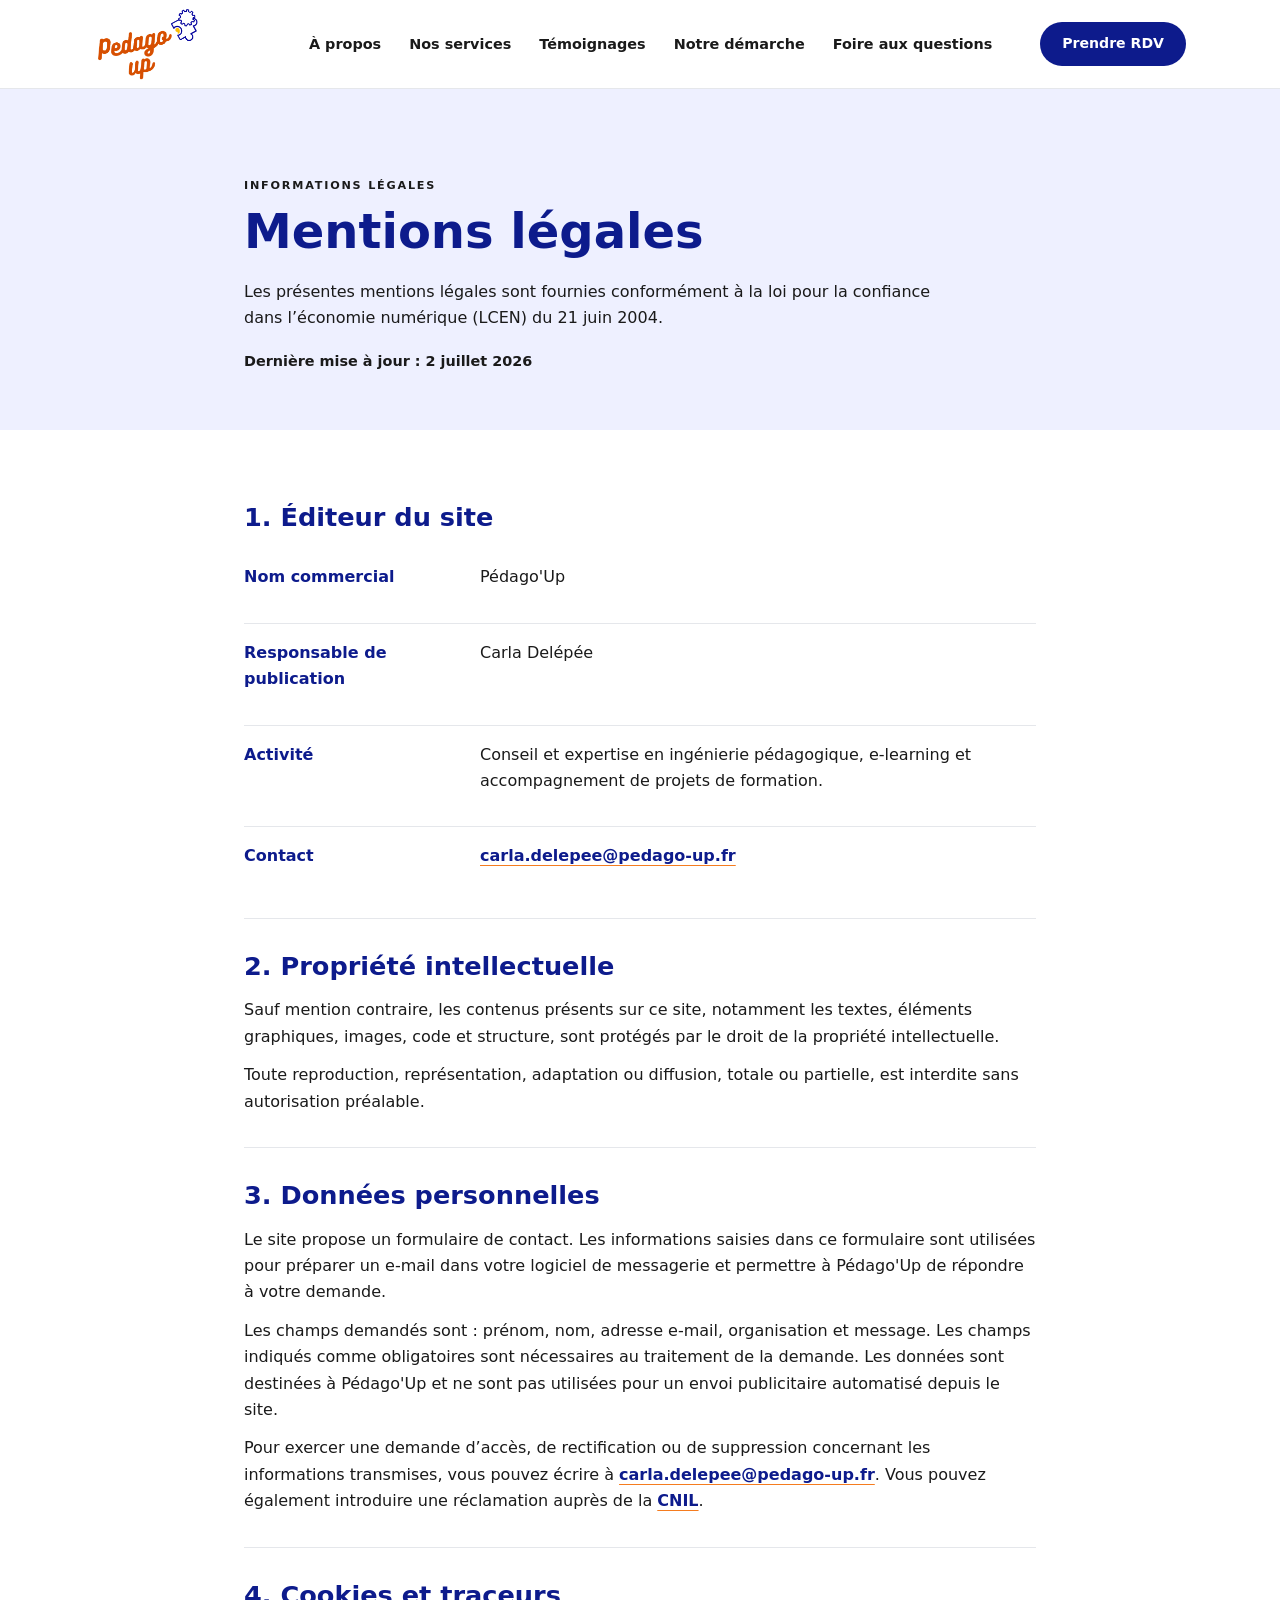
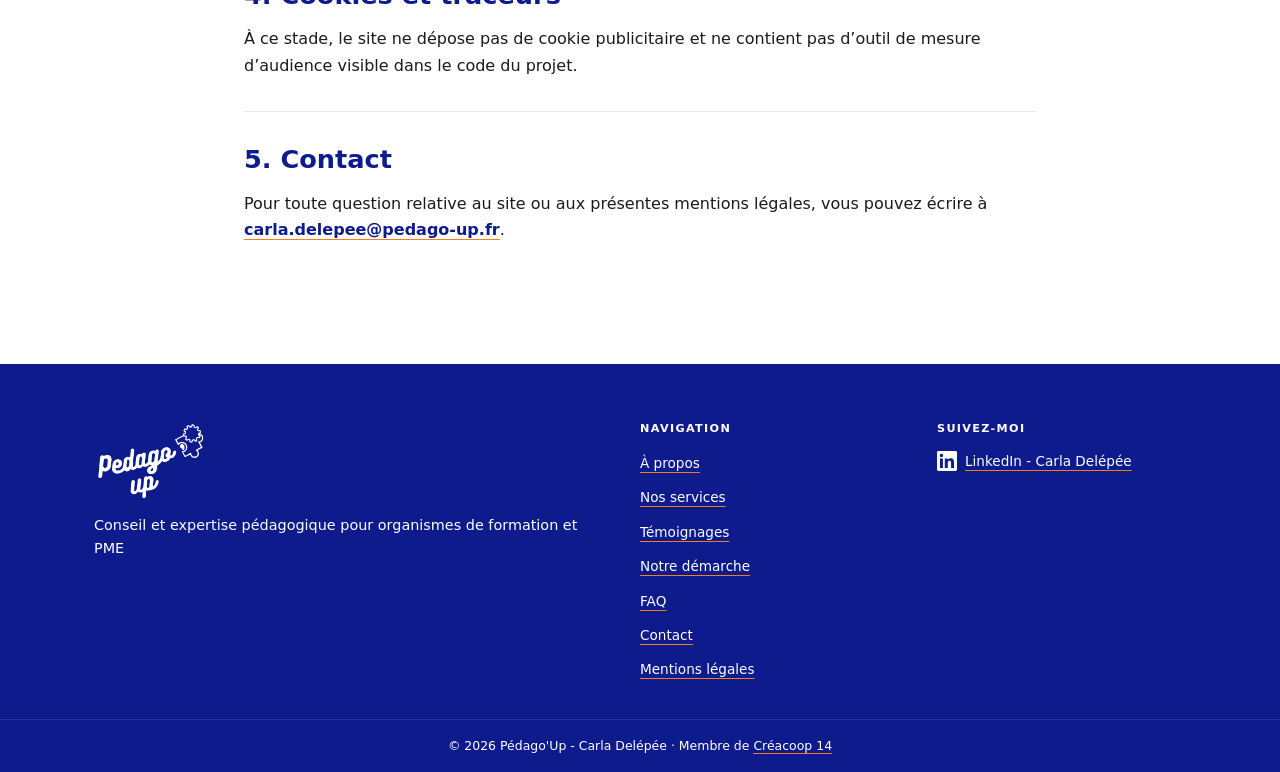
==== mentions-legales.html @ 1e950335 "Add: Création de la page "Mentions légales" et ajout du lien dans le footer" ====
<!DOCTYPE html>
<html lang="fr-FR">
	<head>
		<meta charset="UTF-8">
		<meta name="viewport" content="width=device-width, initial-scale=1.0">
		<title>Mentions légales - Pédago'Up</title>
		<meta name="description" content="Mentions légales du site Pédago'Up, édité par Carla Delépée.">
		<link rel="stylesheet" href="css/style.css">
	</head>
	<body>

		<a href="#mentions-legales" class="skip-link">Aller au contenu des mentions légales</a>

		<header class="navbar" id="top">
			<div class="navbar__inner container">
				<a href="index.html#top" class="navbar__logo" aria-label="Pédago'Up - Retour à l'accueil">
					<img src="assets/logo_trim.avif" alt="Pédago'Up" class="logo-img" width="420" height="305">
				</a>
				<nav class="navbar__nav" id="nav-menu" aria-label="Navigation principale">
					<ul>
						<li><a href="index.html#presentation">À propos</a></li>
						<li><a href="index.html#solutions">Nos services</a></li>
						<li><a href="index.html#testimonials">Témoignages</a></li>
						<li><a href="index.html#roadmap">Notre démarche</a></li>
						<li><a href="index.html#faq">Foire aux questions</a></li>
					</ul>
				</nav>
				<a href="index.html#contact" class="btn btn--dark navbar__cta">Prendre RDV</a>
				<button class="navbar__burger" id="burger" aria-label="Ouvrir le menu de navigation" aria-expanded="false" aria-controls="nav-menu">
					<span aria-hidden="true"></span>
					<span aria-hidden="true"></span>
					<span aria-hidden="true"></span>
				</button>
			</div>
		</header>

		<main id="contenu-principal" tabindex="-1">
			<section class="legal-hero" id="mentions-legales" aria-labelledby="legal-title">
				<div class="container legal-hero__inner">
					<p class="section-label">Informations légales</p>
					<h1 id="legal-title">Mentions légales</h1>
					<p>Les présentes mentions légales sont fournies conformément à la loi pour la confiance dans l’économie numérique (LCEN) du 21 juin 2004.</p>
					<p class="legal-hero__date">Dernière mise à jour : 2 juillet 2026</p>
				</div>
			</section>

			<section class="legal-content" aria-label="Détail des mentions légales">
				<div class="container legal-content__inner">
					<section class="legal-section" aria-labelledby="legal-editor">
						<h2 id="legal-editor">1. Éditeur du site</h2>
						<dl class="legal-list">
							<div>
								<dt>Nom commercial</dt>
								<dd>Pédago'Up</dd>
							</div>
							<div>
								<dt>Responsable de publication</dt>
								<dd>Carla Delépée</dd>
							</div>
							<div>
								<dt>Activité</dt>
								<dd>Conseil et expertise en ingénierie pédagogique, e-learning et accompagnement de projets de formation.</dd>
							</div>
							<div>
								<dt>Contact</dt>
								<dd><a href="mailto:carla.delepee@pedago-up.fr">carla.delepee@pedago-up.fr</a></dd>
							</div>
						</dl>
					</section>

					<section class="legal-section" aria-labelledby="legal-property">
						<h2 id="legal-property">2. Propriété intellectuelle</h2>
						<p>Sauf mention contraire, les contenus présents sur ce site, notamment les textes, éléments graphiques, images, code et structure, sont protégés par le droit de la propriété intellectuelle.</p>
						<p>Toute reproduction, représentation, adaptation ou diffusion, totale ou partielle, est interdite sans autorisation préalable.</p>
					</section>

					<section class="legal-section" aria-labelledby="legal-personal-data">
						<h2 id="legal-personal-data">3. Données personnelles</h2>
						<p>Le site propose un formulaire de contact. Les informations saisies dans ce formulaire sont utilisées pour préparer un e-mail dans votre logiciel de messagerie et permettre à Pédago'Up de répondre à votre demande.</p>
						<p>Les champs demandés sont : prénom, nom, adresse e-mail, organisation et message. Les champs indiqués comme obligatoires sont nécessaires au traitement de la demande. Les données sont destinées à Pédago'Up et ne sont pas utilisées pour un envoi publicitaire automatisé depuis le site.</p>
						<p>Pour exercer une demande d’accès, de rectification ou de suppression concernant les informations transmises, vous pouvez écrire à <a href="mailto:carla.delepee@pedago-up.fr">carla.delepee@pedago-up.fr</a>. Vous pouvez également introduire une réclamation auprès de la <a href="https://www.cnil.fr/" target="_blank" rel="noopener noreferrer">CNIL<span class="sr-only"> (s'ouvre dans un nouvel onglet)</span></a>.</p>
					</section>

					<section class="legal-section" aria-labelledby="legal-cookies">
						<h2 id="legal-cookies">4. Cookies et traceurs</h2>
						<p>À ce stade, le site ne dépose pas de cookie publicitaire et ne contient pas d’outil de mesure d’audience visible dans le code du projet.</p>
					</section>

					<section class="legal-section" aria-labelledby="legal-contact">
						<h2 id="legal-contact">5. Contact</h2>
						<p>Pour toute question relative au site ou aux présentes mentions légales, vous pouvez écrire à <a href="mailto:carla.delepee@pedago-up.fr">carla.delepee@pedago-up.fr</a>.</p>
					</section>
				</div>
			</section>
		</main>

		<footer class="footer">
			<div class="container footer__inner">
				<div class="footer__brand">
					<img src="assets/logo_trim.avif" alt="Logo Pédago'Up" class="logo-img logo-img--footer" width="420" height="305">
					<p>Conseil et expertise pédagogique pour organismes de formation et PME</p>
				</div>
				<nav class="footer__nav" aria-label="Navigation secondaire">
					<p class="footer__nav-title">Navigation</p>
					<ul>
						<li><a href="index.html#presentation">À propos</a></li>
						<li><a href="index.html#solutions">Nos services</a></li>
						<li><a href="index.html#testimonials">Témoignages</a></li>
						<li><a href="index.html#roadmap">Notre démarche</a></li>
						<li><a href="index.html#faq" aria-label="Foire au questions">FAQ</a></li>
						<li><a href="index.html#contact">Contact</a></li>
						<li><a href="mentions-legales.html" aria-current="page">Mentions légales</a></li>
					</ul>
				</nav>
				<div class="footer__social">
					<p class="footer__nav-title">Suivez-moi</p>
					<a href="https://www.linkedin.com/in/carla-delépée-b7146a33/" target="_blank" rel="noopener noreferrer" class="social-link">
						<svg viewbox="0 0 24 24" fill="currentColor" aria-hidden="true"><path d="M20.45 20.45h-3.56v-5.57c0-1.33-.03-3.04-1.85-3.04-1.85 0-2.14 1.45-2.14 2.94v5.67H9.35V9h3.41v1.56h.05c.48-.9 1.64-1.85 3.37-1.85 3.6 0 4.27 2.37 4.27 5.46v6.28zM5.34 7.43a2.07 2.07 0 1 1 0-4.14 2.07 2.07 0 0 1 0 4.14zm1.78 13.02H3.56V9h3.56v11.45zM22.22 0H1.77C.79 0 0 .77 0 1.72v20.56C0 23.23.79 24 1.77 24h20.45C23.21 24 24 23.23 24 22.28V1.72C24 .77 23.21 0 22.22 0z"/></svg>
						LinkedIn - Carla Delépée
						<span class="sr-only">(s'ouvre dans un nouvel onglet)</span>
					</a>
				</div>
			</div>
			<div class="footer__bottom">
				<p>© 2026 Pédago'Up - Carla Delépée · Membre de
					<a href="https://creacoop14.fr" target="_blank" rel="noopener noreferrer">Créacoop&nbsp;14<span class="sr-only">
							(s'ouvre dans un nouvel onglet)</span>
					</a>
				</p>
			</div>
		</footer>

		<script src="js/app.js"></script>
	</body>
</html>
---- css/style.css ----
/* ── Brand tokens ──────────────────────────────────────────── */
:root {
  --blue: #0D1B8C;
  /* Bleu Pédagogique — 13.5:1 sur blanc */
  --blue-mid: #5F6BFF;
  /* Bleu Clair */
  --blue-light: #EEF0FF;
  --orange: #F57C1F;
  /* Orange Énergie — usage décoratif uniquement */
  --orange-deep: #D35400;
  /* Orange Profond — 4.18:1 sur blanc (grands textes) */
  --orange-light: #FFF7F0;
  /* Ivoire Chaud */
  --beige: #F2E8DC;
  /* Beige Doux */
  --dark: #0D1B8C;
  --text: #1A1A1A;
  --grey: #6B7280;
  /* 4.83:1 sur blanc ✓ */
  --muted-text: #1A1A1A;
  --grey-light: #F5F5F7;
  --white: #FFFFFF;
  --border: #E5E7EB;
  --radius: 8px;
  --font-head: system-ui, -apple-system, "Segoe UI", sans-serif;
  --font-body: system-ui, -apple-system, "Segoe UI", Roboto, Arial, sans-serif;
}

/* ── Base reset ───────────────────────────────────────────── */
*,
*::before,
*::after {
  margin: 0;
  padding: 0;
  box-sizing: border-box;
}

html {
  scroll-behavior: auto;
  scroll-padding-top: 96px;
}

body {
  font-family: var(--font-body);
  color: var(--text);
  background: var(--white);
  line-height: 1.65;
  -webkit-font-smoothing: antialiased;
}

img {
  max-width: 100%;
  display: block;
}

a {
  color: inherit;
  text-decoration: none;
}

ul {
  list-style: none;
}

figure {
  margin: 0;
}

button {
  font-family: inherit;
  cursor: pointer;
  border: none;
  background: none;
}

body.menu-open {
  overflow: hidden;
}

#contenu-principal,
section[id],
footer,
#top {
  scroll-margin-top: 96px;
}

#contenu-principal:focus,
section[id]:focus,
footer:focus,
#top:focus {
  outline: none;
}

@media (prefers-reduced-motion: no-preference) {
  html {
    scroll-behavior: smooth;
  }
}

/* ── Accessibilité : lien d'évitement ─────────────────────── */
.skip-link {
  position: absolute;
  top: -100%;
  left: 16px;
  z-index: 9999;
  padding: 12px 20px;
  background: var(--blue);
  color: #fff;
  font-weight: 700;
  border-radius: 0 0 var(--radius) var(--radius);
  text-decoration: none;
  transition: top .15s;
}

.skip-link:focus {
  top: 0;
}

/* ── Accessibilité : texte masqué visuellement ────────────── */
.sr-only {
  position: absolute;
  width: 1px;
  height: 1px;
  padding: 0;
  margin: -1px;
  overflow: hidden;
  clip: rect(0, 0, 0, 0);
  white-space: nowrap;
  border: 0;
}

/* ── Accessibilité : focus visible ────────────────────────── */
:focus-visible {
  outline: 3px solid var(--orange-deep);
  outline-offset: 3px;
  border-radius: 3px;
}

.btn:focus-visible {
  outline-offset: 4px;
}

.faq__question:focus-visible {
  outline-offset: 2px;
}

.dot:focus-visible {
  outline-offset: 3px;
}

/* ── Container ────────────────────────────────────────────── */
.container {
  width: 100%;
  max-width: 1140px;
  margin: 0 auto;
  padding: 0 24px;
}

/* ── Typography ───────────────────────────────────────────── */
h1,
h2,
h3 {
  font-family: var(--font-head);
  line-height: 1.2;
  color: var(--blue);
}

h1 {
  font-size: clamp(2rem, 4.5vw, 3rem);
  font-weight: 800;
}

h2 {
  font-size: clamp(1.5rem, 3vw, 2.2rem);
  font-weight: 700;
}

h3 {
  font-size: 1.05rem;
  font-weight: 700;
}

.section-label {
  font-size: .7rem;
  font-weight: 700;
  letter-spacing: .16em;
  text-transform: uppercase;
  color: var(--blue);
  /* Contraste 13.5:1 ✓ (était orange = 2.7:1 ✗) */
  margin-bottom: 8px;
}

.section-label--center {
  text-align: center;
}

.section-title {
  text-align: center;
  margin-bottom: 48px;
}

.section-sub {
  text-align: center;
  color: var(--muted-text);
  margin-bottom: 48px;
}

/* ── Buttons ──────────────────────────────────────────────── */
.btn {
  display: inline-flex;
  align-items: center;
  gap: 8px;
  padding: 13px 28px;
  border-radius: 40px;
  font-family: var(--font-head);
  font-weight: 700;
  font-size: .95rem;
  transition: background .18s, color .18s, border-color .18s;
}

.btn--primary {
  background: var(--blue);
  color: #fff;
}

/* 13.5:1 ✓ */
.btn--primary:hover {
  background: #0a1570;
}

.btn--dark {
  background: var(--blue);
  color: #fff;
}

.btn--dark:hover {
  background: #0a1570;
}

.btn--outline {
  border: 2px solid var(--blue);
  color: var(--blue);
  background: transparent;
}

.btn--outline:hover {
  background: var(--blue);
  color: #fff;
}

/* ── Logo ─────────────────────────────────────────────────── */
.logo-img {
  height: 78px;
  width: auto;
  display: block;
}

.logo-img--footer {
  height: 82px;
  filter: brightness(0) invert(1);
  opacity: 1;
}

/* ═══════════════════════════════════════ 01 NAVBAR ══════════ */
.navbar {
  position: sticky;
  top: 0;
  z-index: 100;
  background: #fff;
  border-bottom: 1px solid var(--border);
}

.navbar__inner {
  display: flex;
  align-items: center;
  gap: 32px;
  height: 88px;
}

.navbar__logo {
  display: flex;
  align-items: center;
  flex-shrink: 0;
}

.navbar__nav {
  display: flex;
  align-items: center;
  margin-left: auto;
}

.navbar__nav ul {
  display: flex;
  align-items: center;
  gap: 28px;
  list-style: none;
}

.navbar__nav a {
  font-size: .9rem;
  font-weight: 600;
  color: var(--text);
  text-underline-offset: 5px;
  transition: color .18s, text-decoration-color .18s;
}

.navbar__nav a:hover {
  color: var(--blue);
}

.navbar__nav a.is-active,
.navbar__nav a[aria-current="true"] {
  color: var(--blue);
  text-decoration: underline;
  text-decoration-thickness: 2px;
}

.navbar__cta {
  margin-left: 16px;
  padding: 10px 22px;
  font-size: .88rem;
}

.navbar__burger {
  display: none;
  flex-direction: column;
  gap: 5px;
  padding: 4px;
  margin-left: auto;
}

.navbar__burger span {
  display: block;
  width: 22px;
  height: 2px;
  background: var(--blue);
  border-radius: 2px;
  transition: .25s;
}

/* ═══════════════════════════════════════ 02 HERO ════════════ */
.hero {
  background: var(--orange-light);
  border-bottom: 1px solid var(--beige);
  padding: 72px 0 60px;
}

.hero__inner {
  display: grid;
  grid-template-columns: 1fr 1fr;
  gap: 56px;
  align-items: center;
}

.badge {
  display: inline-block;
  padding: 5px 14px;
  border: 1.5px solid var(--beige);
  border-radius: 40px;
  font-size: .78rem;
  font-weight: 600;
  color: var(--muted-text);
  margin-bottom: 18px;
}

.hero__title {
  margin-bottom: 16px;
}

/* display:block remplace les <br> supprimés */
.hero__title em {
  font-style: italic;
  color: var(--blue-mid);
  display: block;
}

.hero__title .accent {
  color: var(--orange-deep);
  display: block;
}

/* 4.18:1 ✓ */
.hero__sub {
  color: var(--muted-text);
  margin-bottom: 28px;
  font-size: 1rem;
}

.hero__ctas {
  display: flex;
  gap: 12px;
  flex-wrap: wrap;
}

.hero__visual {
  display: flex;
  justify-content: center;
}

.hero-portrait {
  width: min(100%, 380px);
  aspect-ratio: 1;
  border-radius: 50%;
  background: var(--white);
  box-shadow: 0 18px 40px rgba(13, 27, 140, .16);
  overflow: hidden;
}

.hero-portrait img {
  width: 100%;
  height: 100%;
  object-fit: cover;
  display: block;
}

/* ═══════════════════════════════════════ 03 PRÉSENTATION ════ */
.presentation {
  padding: 88px 0;
}

.presentation__inner {
  display: grid;
  grid-template-columns: 320px 1fr;
  gap: 64px;
  align-items: center;
}

.photo-frame {
  border-radius: 50%;
  overflow: hidden;
  aspect-ratio: 1;
  background: transparent;
  border: 0;
}

.photo-frame img {
  width: 100%;
  height: 100%;
  object-fit: cover;
  border-radius: inherit;
}

.photo-placeholder {
  width: 100%;
  height: 100%;
  display: flex;
  flex-direction: column;
  align-items: center;
  justify-content: center;
  gap: 12px;
  color: var(--blue);
  /* Contraste 13.5:1 ✓ */
  font-family: var(--font-head);
  font-size: 1rem;
  font-weight: 700;
}

.photo-placeholder svg {
  width: 110px;
  opacity: .45;
}

.presentation__text {
  display: flex;
  flex-direction: column;
  gap: 14px;
}

.presentation__text h2 {
  margin-bottom: 4px;
}

.presentation__text p {
  color: var(--text);
}

.presentation__text .btn {
  margin-top: 6px;
  align-self: flex-start;
}

/* ═══════════════════════════════════════ 04 SOLUTIONS ═══════ */
.solutions {
  padding: 88px 0;
  background: var(--grey-light);
}

.solutions__grid {
  display: grid;
  grid-template-columns: repeat(4, 1fr);
  gap: 16px;
}

.solutions__sub {
  max-width: 760px;
  margin: 36px auto 0;
  font-size: clamp(1.1rem, 2vw, 1.35rem);
  font-weight: 700;
  color: var(--text);
}

.solution-card {
  background: var(--white);
  border: 1.5px solid var(--border);
  border-radius: var(--radius);
  padding: 24px 20px;
  display: flex;
  flex-direction: column;
  gap: 10px;
  scroll-margin-top: 96px;
  transition: background .18s, border-color .18s, color .18s, box-shadow .18s;
}



.solution-card:focus-visible {
  outline: 3px solid var(--orange-deep);
  outline-offset: 4px;
}

.solution-card__icon {
  width: 48px;
  height: 48px;
  border-radius: 8px;
  background: var(--blue);
  color: #fff;
  display: flex;
  align-items: center;
  justify-content: center;
  transition: background .18s;
}

.solution-card__icon--image {
  width: 100%;
  height: 148px;
  padding: 0;
  background: #fff;
  overflow: hidden;
}

.solution-card__icon--image img {
  width: 100%;
  height: 100%;
  object-fit: contain;
}

.solution-card__icon svg {
  width: 30px;
  height: 30px;
}

.solution-card__icon svg path,
.solution-card__icon svg circle,
.solution-card__icon svg rect {
  stroke: currentColor;
}

.solution-card h3 {
  font-size: 1rem;
  transition: color .18s;
}

.solution-card__tagline {
  font-size: .82rem;
  font-style: italic;
  color: var(--blue);
  /* Contraste 13.5:1 ✓ (était orange = 2.7:1 ✗) */
  font-weight: 600;
  transition: color .18s;
}

.solution-card ul {
  display: flex;
  flex-direction: column;
  gap: 5px;
  margin-top: 2px;
}

.solution-card li {
  font-size: .85rem;
  color: var(--text);
  padding-left: 14px;
  position: relative;
  transition: color .18s;
}

.solution-card li::before {
  content: '';
  position: absolute;
  left: 0;
  top: 9px;
  width: 5px;
  height: 5px;
  border-radius: 50%;
  background: var(--orange);
  transition: background .18s;
}


/* ════════════════════════════════════ 05 TÉMOIGNAGES ════════ */
.testimonials {
  padding: 88px 0;
  text-align: center;
}

.testimonial-slider {
  position: relative;
  overflow: hidden;
}

.testimonial-slide {
  display: flex;
  flex-direction: column;
  position: absolute;
  top: 50%;
  left: 0;
  width: 100%;
  display: flex;
  align-items: center;
  justify-content: center;
  opacity: 0;
  transform: translateX(100%) translateY(-50%);
  pointer-events: none;
  transition: opacity .45s ease, transform .45s ease;
}

.testimonial-slide.active {
  opacity: 1;
  transform: translateX(0) translateY(-50%);
  pointer-events: auto;
}

.testimonial-slide.is-exiting {
  opacity: 0;
  transform: translateX(-100%) translateY(-50%);
}

@media (prefers-reduced-motion: reduce) {
  .testimonial-slide {
    transition: none;
  }
}

blockquote {
  max-width: 660px;
  margin: 0 auto;
}

.testimonial__quote-mark--open,
.testimonial__quote-mark--close {
  font-family: var(--font-head);
  font-size: 3rem;
  line-height: 0;
  color: var(--orange);
  display: inline;
  vertical-align: -0.3em;
  margin-left: 4px;
}

.testimonial__quote-mark--open {
  margin-right: 4px;
}

.testimonial-nav {
  display: flex;
  align-items: center;
  gap: 12px;
}

.testimonial-nav .testimonial-slider {
  flex: 1;
  min-width: 0;
}

.testimonial-arrow {
  flex-shrink: 0;
  width: 44px;
  height: 44px;
  border-radius: 50%;
  border: 2px solid var(--orange);
  background: transparent;
  color: var(--orange);
  display: flex;
  align-items: center;
  justify-content: center;
  cursor: pointer;
  transition: background .18s, color .18s;
  z-index: 1;
}

.testimonial-arrow:hover {
  background: var(--orange);
  color: #fff;
}

.testimonial-arrow:focus-visible {
  outline: 3px solid var(--orange);
  outline-offset: 3px;
}

blockquote p {
  font-size: 1.05rem;
  color: var(--text);
  margin-bottom: 20px;
  line-height: 1.7;
}

figcaption {
  display: flex;
  align-items: center;
  justify-content: center;
  gap: 12px;
  margin-top: 20px;
}

figcaption cite {
  display: block;
  font-weight: 700;
  font-style: normal;
  color: var(--blue);
}

figcaption span {
  font-size: .82rem;
  color: var(--text);
}

.testimonial-dots {
  display: flex;
  justify-content: center;
  gap: 4px;
  margin-top: 24px;
}

.dot {
  width: 44px;
  height: 44px;
  border-radius: 50%;
  display: inline-flex;
  align-items: center;
  justify-content: center;
  background: transparent;
  transition: background .18s;
}

.dot::before {
  content: '';
  width: 10px;
  height: 10px;
  border-radius: 50%;
  background: var(--grey);
}

.dot.active::before {
  background: var(--orange);
}

.testimonial-toggle {
  display: inline-flex;
  align-items: center;
  min-height: 44px;
  margin-top: 10px;
  padding: 8px 12px;
  border-radius: var(--radius);
  color: var(--blue);
  font-weight: 700;
  text-decoration: underline;
  text-underline-offset: 4px;
}

.testimonial-toggle:hover {
  color: #0a1570;
}

.testimonial-toggle:disabled {
  color: var(--text);
  cursor: not-allowed;
}

/* ═════════════════════════════════════════ 06 ROADMAP ═══════ */
.roadmap {
  padding: 88px 0 100px;
  background: var(--orange-light);
}

.roadmap__track {
  position: relative;
  height: 440px;
  max-width: 1120px;
  margin: 0 auto;
}

.roadmap__wave {
  position: absolute;
  inset: 0;
  width: 100%;
  height: 100%;
  pointer-events: none;
}

/* ol remplace les divs, positionné en absolu pour conserver le layout */
.roadmap__steps {
  position: absolute;
  inset: 0;
  list-style: none;
  padding: 0;
  margin: 0;
}

.roadmap__step {
  position: absolute;
  transform: translateX(-50%);
  display: flex;
  flex-direction: column;
  align-items: center;
  width: 170px;
  text-align: center;
  scroll-margin-top: 120px;
  z-index: 1;
}

.roadmap__step:hover,
.roadmap__step:focus-visible,
.roadmap__step:focus-within {
  z-index: 3;
}

.roadmap__popover {
  position: absolute;
  left: 50%;
  width: min(260px, 72vw);
  padding: 14px 16px;
  border-radius: 18px;
  background: rgba(255, 255, 255, .96);
  border: 1px solid rgba(211, 84, 0, .18);
  box-shadow: 0 12px 28px rgba(13, 27, 140, .12);
  color: var(--text);
  font-size: .8rem;
  line-height: 1.5;
  text-align: left;
  opacity: 0;
  visibility: hidden;
  pointer-events: none;
  transition: opacity .22s ease, transform .22s ease, visibility .22s ease;
  z-index: 4;
}

.roadmap__popover::after {
  content: '';
  position: absolute;
  left: 50%;
  width: 14px;
  height: 14px;
  background: rgba(255, 255, 255, .96);
  border-left: 1px solid rgba(211, 84, 0, .18);
  border-top: 1px solid rgba(211, 84, 0, .18);
}

.roadmap__step:nth-child(1) .roadmap__popover,
.roadmap__step:nth-child(3) .roadmap__popover,
.roadmap__step:nth-child(5) .roadmap__popover {
  bottom: calc(100% + 16px);
  transform: translate(-50%, 10px);
}

.roadmap__step:nth-child(1) .roadmap__popover::after,
.roadmap__step:nth-child(3) .roadmap__popover::after,
.roadmap__step:nth-child(5) .roadmap__popover::after {
  bottom: -7px;
  transform: translateX(-50%) rotate(225deg);
}

.roadmap__step:nth-child(2) .roadmap__popover,
.roadmap__step:nth-child(4) .roadmap__popover {
  top: calc(100% + 16px);
  transform: translate(-50%, -10px);
}

.roadmap__step:nth-child(2) .roadmap__popover::after,
.roadmap__step:nth-child(4) .roadmap__popover::after {
  top: -7px;
  transform: translateX(-50%) rotate(45deg);
}

.roadmap__step:not(.is-popover-dismissed):hover .roadmap__popover,
.roadmap__step:not(.is-popover-dismissed):focus-visible .roadmap__popover,
.roadmap__step:not(.is-popover-dismissed):focus-within .roadmap__popover {
  opacity: 1;
  visibility: visible;
  pointer-events: auto;
  transform: translate(-50%, 0);
}

.step-icon {
  width: 68px;
  height: 68px;
  border-radius: 50%;
  border: 2px dashed var(--orange-deep);
  /* 4.18:1 ✓ (était orange = 2.7:1 ✗) */
  background: var(--white);
  display: flex;
  align-items: center;
  justify-content: center;
  flex-shrink: 0;
  position: relative;
  z-index: 2;
}

.step-icon svg {
  width: 32px;
  height: 32px;
}

.step-body {
  display: flex;
  flex-direction: column;
  align-items: center;
  gap: 2px;
}

.step-num {
  font-family: var(--font-head);
  font-size: 2rem;
  font-weight: 800;
  color: var(--orange-deep);
  /* 4.18:1 sur blanc ✓ (était orange = 2.7:1 ✗) */
  line-height: 1;
  margin-top: 8px;
}

.step-title {
  font-family: var(--font-head);
  font-size: .85rem;
  font-weight: 700;
  color: var(--blue);
  line-height: 1.3;
  margin-bottom: 3px;
}

.step-desc {
  font-size: .75rem;
  color: var(--text);
  line-height: 1.4;
}

.roadmap__cta {
  text-align: center;
  margin-top: 44px;
}

/* ═══════════════════════════════════════ 07 NETWORKS ═══════ */
.networks {
  padding: 76px 0;
  background: var(--white);
  border-top: 1px solid var(--border);
  border-bottom: 1px solid var(--border);
}

.networks__inner {
  position: relative;
  text-align: center;
}

.networks__header {
  max-width: 760px;
  margin: 0 auto 28px;
}

.networks__carousel {
  display: flex;
  align-items: center;
  gap: 12px;
}

.networks__viewport {
  position: relative;
  flex: 1;
  min-width: 0;
  overflow: hidden;
  min-height: 330px;
}

.networks__list {
  position: relative;
  list-style: none;
  margin: 0;
  padding: 0;
}

.network-card {
  position: absolute;
  inset: 0;
  opacity: 0;
  visibility: hidden;
  pointer-events: none;
  transform: translateY(10px);
  transition: opacity .35s ease, transform .35s ease, visibility .35s ease;
}

.network-card.active {
  position: relative;
  opacity: 1;
  visibility: visible;
  pointer-events: auto;
  transform: translateY(0);
}

.network-card a,
.network-card__static {
  width: min(520px, 100%);
  min-height: 320px;
  margin: 0 auto;
  display: flex;
  flex-direction: column;
  gap: 18px;
  padding: 24px;
  border: 1.5px solid var(--border);
  border-radius: var(--radius);
  background: var(--orange-light);
  color: var(--text);
  transition: border-color .18s, background .18s, box-shadow .18s;
}

.network-card a:hover,
.network-card a:focus-visible {
  background: var(--white);
  border-color: var(--orange-deep);
  box-shadow: 0 14px 28px rgba(13, 27, 140, .1);
}

.network-card__static {
  cursor: default;
}

.network-card__logo {
  height: 92px;
  display: flex;
  align-items: center;
  justify-content: center;
  border-radius: var(--radius);
  background: var(--white);
  padding: 12px;
}

.network-card__logo--dark {
  background: #1C1642;
}

.network-card__logo img {
  max-width: 100%;
  max-height: 68px;
  object-fit: contain;
}

.network-card__content {
  display: flex;
  flex-direction: column;
  gap: 6px;
  text-align: left;
}

.network-card__role {
  font-size: .78rem;
  font-weight: 800;
  text-transform: uppercase;
  color: var(--orange-deep);
}

.network-card__name {
  font-family: var(--font-head);
  font-size: 1.2rem;
  font-weight: 800;
  line-height: 1.2;
  color: var(--blue);
}

.network-card__desc {
  font-size: .92rem;
  line-height: 1.5;
}

.networks__dots {
  margin-top: 22px;
}

.networks__toggle {
  width: fit-content;
  margin: 10px auto 0;
}

.networks__list--grid {
  position: static;
  display: grid;
  grid-template-columns: repeat(3, minmax(0, 1fr));
  gap: 20px;
}

.networks--grid .network-card,
.networks--grid .network-card.active {
  position: relative;
  inset: auto;
  opacity: 1;
  visibility: visible;
  pointer-events: auto;
  transform: none;
  transition: none;
}

.networks--grid .network-card a {
  width: 100%;
  height: 100%;
  min-height: 280px;
}

.trusted {
  background: var(--grey-light);
  border-top: 0;
}

/* ═══════════════════════════════════════════ 08 FAQ ════════ */
.faq {
  padding: 88px 0;
  background: var(--white);
}

.faq__inner {
  max-width: 740px;
}

.faq__inner h2 {
  margin-bottom: 36px;
}

.faq__list {
  display: flex;
  flex-direction: column;
}

.faq__item {
  border-bottom: 1.5px solid var(--border);
}

.faq__question {
  display: flex;
  justify-content: space-between;
  align-items: center;
  gap: 16px;
  width: 100%;
  padding: 18px 0;
  text-align: left;
  font-size: .95rem;
  font-weight: 600;
  color: var(--text);
  transition: color .18s;
  cursor: pointer;
  list-style: none;
}

.faq__question::-webkit-details-marker {
  display: none;
}

.faq__question:hover,
.faq__item[open] .faq__question {
  color: var(--blue);
}

/* 13.5:1 ✓ */
.faq__icon {
  width: 22px;
  height: 22px;
  border: 1.5px solid var(--grey);
  /* 4.83:1 ✓ (était #E5E7EB = 1.2:1 ✗) */
  border-radius: 4px;
  position: relative;
  flex-shrink: 0;
  transition: background .18s, border-color .18s;
}

.faq__icon::before,
.faq__icon::after {
  content: '';
  position: absolute;
  background: var(--grey);
  border-radius: 2px;
  top: 50%;
  left: 50%;
  transform: translate(-50%, -50%);
  transition: opacity .18s, background .18s;
}

.faq__icon::before {
  width: 10px;
  height: 1.5px;
}

.faq__icon::after {
  width: 1.5px;
  height: 10px;
}

.faq__item[open] .faq__icon {
  background: var(--blue);
  border-color: var(--blue);
}

.faq__item[open] .faq__icon::before,
.faq__item[open] .faq__icon::after {
  background: #fff;
}

.faq__item[open] .faq__icon::after {
  opacity: 0;
}

.faq__answer {
  padding: 0 0 18px;
}

.faq__answer p {
  color: var(--text);
  font-size: .93rem;
}

.faq__answer p + p {
  margin-top: 8px;
}

/* ══════════════════════════════════════ 08 CONTACT ══════════ */
.contact {
  padding: 88px 0;
  background: var(--grey-light);
}

.contact__inner {
  display: grid;
  grid-template-columns: 3fr 2fr;
  gap: 64px;
  align-items: start;
}

.contact__form-col h2 {
  margin-bottom: 6px;
}

.contact__sub {
  color: var(--muted-text);
  margin-bottom: 24px;
}

.form {
  display: flex;
  flex-direction: column;
  gap: 14px;
}

.form__required-note {
  color: var(--muted-text);
  font-size: .88rem;
  margin-bottom: 2px;
}

.form__status {
  min-height: 1.3em;
  color: var(--blue);
  font-size: .9rem;
  font-weight: 700;
}

.form__row {
  display: grid;
  grid-template-columns: 1fr 1fr;
  gap: 14px;
}

.form__field {
  display: flex;
  flex-direction: column;
  gap: 5px;
}

.form__field label {
  font-size: .85rem;
  font-weight: 700;
  color: var(--text);
}

.form__field input,
.form__field textarea {
  padding: 11px 14px;
  border: 1.5px solid var(--grey);
  /* 4.83:1 ✓ (était #E5E7EB = 1.2:1 ✗) */
  border-radius: var(--radius);
  font-family: var(--font-body);
  font-size: .93rem;
  color: var(--text);
  background: var(--white);
  transition: border-color .18s;
  resize: vertical;
}

.form__field input:focus,
.form__field textarea:focus {
  outline: 3px solid var(--orange-deep);
  outline-offset: 2px;
  border-color: var(--orange-deep);
}

.form__field input[aria-invalid="true"],
.form__field textarea[aria-invalid="true"] {
  border-color: #B42318;
}

.form__error {
  min-height: 1.3em;
  color: #B42318;
  font-size: .85rem;
  font-weight: 700;
  line-height: 1.35;
}

.form .btn {
  align-self: flex-start;
  margin-top: 4px;
}

.contact__info-col {
  display: flex;
  flex-direction: column;
  gap: 20px;
  padding-top: 60px;
}

.contact__info-label {
  font-size: .7rem;
  font-weight: 700;
  letter-spacing: .12em;
  text-transform: uppercase;
  color: var(--muted-text);
  margin-bottom: 3px;
}

.contact__info-block a {
  font-size: .95rem;
  font-weight: 600;
  color: var(--blue);
  /* 13.5:1 ✓ (était orange = 2.7:1 ✗) */
  transition: color .18s;
  text-decoration: underline;
}

.contact__info-block a:hover {
  color: #0a1570;
}

.contact__collab {
  background: var(--white);
  border: 1.5px solid var(--border);
  border-left: 4px solid var(--orange);
  border-radius: var(--radius);
  padding: 20px;
  margin-top: 6px;
}

.contact__collab-title {
  font-weight: 700;
  font-family: var(--font-head);
  color: var(--blue);
  /* 13.5:1 ✓ (était orange = 2.7:1 ✗) */
  margin-bottom: 12px;
  font-size: .9rem;
}

.contact__collab li {
  font-size: .875rem;
  color: var(--text);
  padding: 5px 0 5px 16px;
  position: relative;
  border-bottom: 1px solid var(--border);
}

.contact__collab li:last-child {
  border-bottom: none;
}

.contact__collab li::before {
  content: '→';
  position: absolute;
  left: 0;
  color: var(--blue);
  font-size: .82rem;
  /* 13.5:1 ✓ (était orange ✗) */
}

/* ══════════════════════════════════════ 09 FOOTER ═══════════ */
.footer {
  background: var(--blue);
  color: #FFFFFF;
}

.footer__inner {
  display: grid;
  grid-template-columns: 2fr 1fr 1fr;
  gap: 48px;
  padding: 56px 24px 36px;
  max-width: 1140px;
  margin: 0 auto;
}

.footer__brand p {
  font-size: .9rem;
  margin-top: 12px;
  color: #FFFFFF;
  line-height: 1.6;
}

.footer__nav,
.footer__social {
  display: flex;
  flex-direction: column;
  gap: 8px;
}

.footer__nav-title {
  font-size: .7rem;
  font-weight: 700;
  letter-spacing: .12em;
  text-transform: uppercase;
  color: #FFFFFF;
  margin-bottom: 4px;
}

.footer__nav ul {
  list-style: none;
  display: flex;
  flex-direction: column;
  gap: 8px;
}

.footer__nav a,
.footer__social a {
  color: #FFFFFF;
  font-size: .85rem;
  text-decoration: underline;
  text-decoration-color: var(--orange);
  text-underline-offset: 4px;
  transition: color .18s, text-decoration-color .18s;
}

.footer__nav a:hover,
.footer__social a:hover {
  color: #FFFFFF;
}

.social-link {
  display: flex;
  align-items: center;
  gap: 8px;
}

.social-link svg {
  width: 20px;
  height: 20px;
  fill: currentColor;
}

.footer__bottom {
  border-top: 1px solid rgba(255, 255, 255, .1);
  padding: 16px 24px;
  text-align: center;
  color: #FFFFFF;
  font-size: .78rem;
}

.footer__bottom a {
  color: #FFFFFF;
  text-decoration: underline;
  text-decoration-color: var(--orange);
  text-underline-offset: 3px;
}

/* ══════════════════════════════════════ PAGE MENTIONS LÉGALES */
.legal-hero {
  padding: 88px 0 56px;
  background: var(--blue-light);
}

.legal-hero__inner {
  max-width: 840px;
}

.legal-hero h1 {
  margin-bottom: 18px;
}

.legal-hero p {
  max-width: 720px;
  color: var(--muted-text);
}

.legal-hero__date {
  margin-top: 18px;
  font-size: .9rem;
  font-weight: 700;
  color: var(--blue);
}

.legal-content {
  padding: 72px 0 88px;
}

.legal-content__inner {
  max-width: 840px;
}

.legal-section {
  padding: 32px 0;
  border-top: 1px solid var(--border);
}

.legal-section:first-child {
  padding-top: 0;
  border-top: 0;
}

.legal-section h2 {
  margin-bottom: 16px;
  font-size: clamp(1.25rem, 2vw, 1.65rem);
}

.legal-section p + p {
  margin-top: 12px;
}

.legal-section a {
  color: var(--blue);
  font-weight: 700;
  text-decoration: underline;
  text-decoration-color: var(--orange);
  text-underline-offset: 4px;
}

.legal-list {
  display: grid;
  gap: 16px;
}

.legal-list div {
  display: grid;
  grid-template-columns: minmax(160px, 220px) 1fr;
  gap: 16px;
  padding: 16px 0;
  border-top: 1px solid var(--border);
}

.legal-list div:first-child {
  border-top: 0;
}

.legal-list dt {
  font-weight: 800;
  color: var(--blue);
}

.legal-list dd {
  color: var(--text);
}

/* ══════════════════════════════════════ RESPONSIVE ══════════ */
@media (max-width: 1024px) {
  .solutions__grid {
    grid-template-columns: repeat(2, 1fr);
  }

  .networks__list--grid {
    grid-template-columns: repeat(2, minmax(0, 1fr));
  }

  /* Roadmap : liste verticale sur tablette */
  .roadmap__track {
    height: auto;
  }

  .roadmap__wave {
    display: none;
  }

  .roadmap__steps {
    position: static;
    display: flex;
    flex-direction: column;
  }

  .roadmap__step {
    position: static;
    transform: none;
    flex-direction: row;
    text-align: left;
    width: 100%;
    gap: 20px;
    padding: 20px 0;
    border-bottom: 1.5px dashed var(--beige);
    align-items: flex-start;
  }

  .roadmap__popover {
    left: 88px;
    width: min(420px, calc(100vw - 128px));
  }

  .roadmap__step:nth-child(1) .roadmap__popover,
  .roadmap__step:nth-child(2) .roadmap__popover,
  .roadmap__step:nth-child(3) .roadmap__popover,
  .roadmap__step:nth-child(4) .roadmap__popover,
  .roadmap__step:nth-child(5) .roadmap__popover {
    top: calc(100% + 12px);
    bottom: auto;
    transform: translate(-16px, -10px);
  }

  .roadmap__step:nth-child(1) .roadmap__popover::after,
  .roadmap__step:nth-child(2) .roadmap__popover::after,
  .roadmap__step:nth-child(3) .roadmap__popover::after,
  .roadmap__step:nth-child(4) .roadmap__popover::after,
  .roadmap__step:nth-child(5) .roadmap__popover::after {
    top: -7px;
    bottom: auto;
    transform: translateX(-50%) rotate(45deg);
  }

  .roadmap__step:not(.is-popover-dismissed):hover .roadmap__popover,
  .roadmap__step:not(.is-popover-dismissed):focus-visible .roadmap__popover,
  .roadmap__step:not(.is-popover-dismissed):focus-within .roadmap__popover {
    transform: translate(-16px, 0);
  }

  .step-body {
    align-items: flex-start;
  }

  .footer__inner {
    grid-template-columns: 1fr 1fr;
  }
}

@media (max-width: 768px) {

  .navbar__nav,
  .navbar__cta {
    display: none;
  }

  .navbar__burger {
    display: flex;
  }

  .navbar__nav.open {
    display: flex;
    flex-direction: column;
    position: fixed;
    inset: 88px 0 0 0;
    background: #fff;
    align-items: center;
    justify-content: center;
    z-index: 99;
  }

  .navbar__nav.open ul {
    display: flex;
    flex-direction: column;
    align-items: center;
    gap: 28px;
  }

  .hero__inner {
    grid-template-columns: 1fr;
  }

  .hero__visual {
    order: -1;
  }

  .hero__content {
    order: 1;
  }

  .hero__visual {
    display: flex;
  }

  .hero-portrait {
    width: min(100%, 300px);
    margin: 16px auto 0;
  }

  .presentation__inner {
    grid-template-columns: 1fr;
  }

  .photo-frame {
    max-width: 260px;
    margin: 0 auto;
  }

  .solutions__grid {
    grid-template-columns: 1fr;
  }

  .networks__list--grid {
    grid-template-columns: 1fr;
  }

  .networks {
    padding: 64px 0 40px;
  }

  .networks__carousel {
    gap: 8px;
  }

  .networks__viewport {
    min-height: 350px;
  }

  .network-card a {
    padding: 20px;
  }

  .contact__inner {
    grid-template-columns: 1fr;
  }

  .contact__info-col {
    padding-top: 0;
  }

  .form__row {
    grid-template-columns: 1fr;
  }

  .footer__inner {
    grid-template-columns: 1fr;
    gap: 24px;
  }

  .legal-hero {
    padding: 64px 0 40px;
  }

  .legal-content {
    padding: 48px 0 64px;
  }

  .legal-list div {
    grid-template-columns: 1fr;
    gap: 4px;
  }
}

@media (prefers-reduced-motion: reduce) {

  *,
  *::before,
  *::after {
    scroll-behavior: auto !important;
    transition-duration: .01ms !important;
    animation-duration: .01ms !important;
    animation-iteration-count: 1 !important;
  }
}
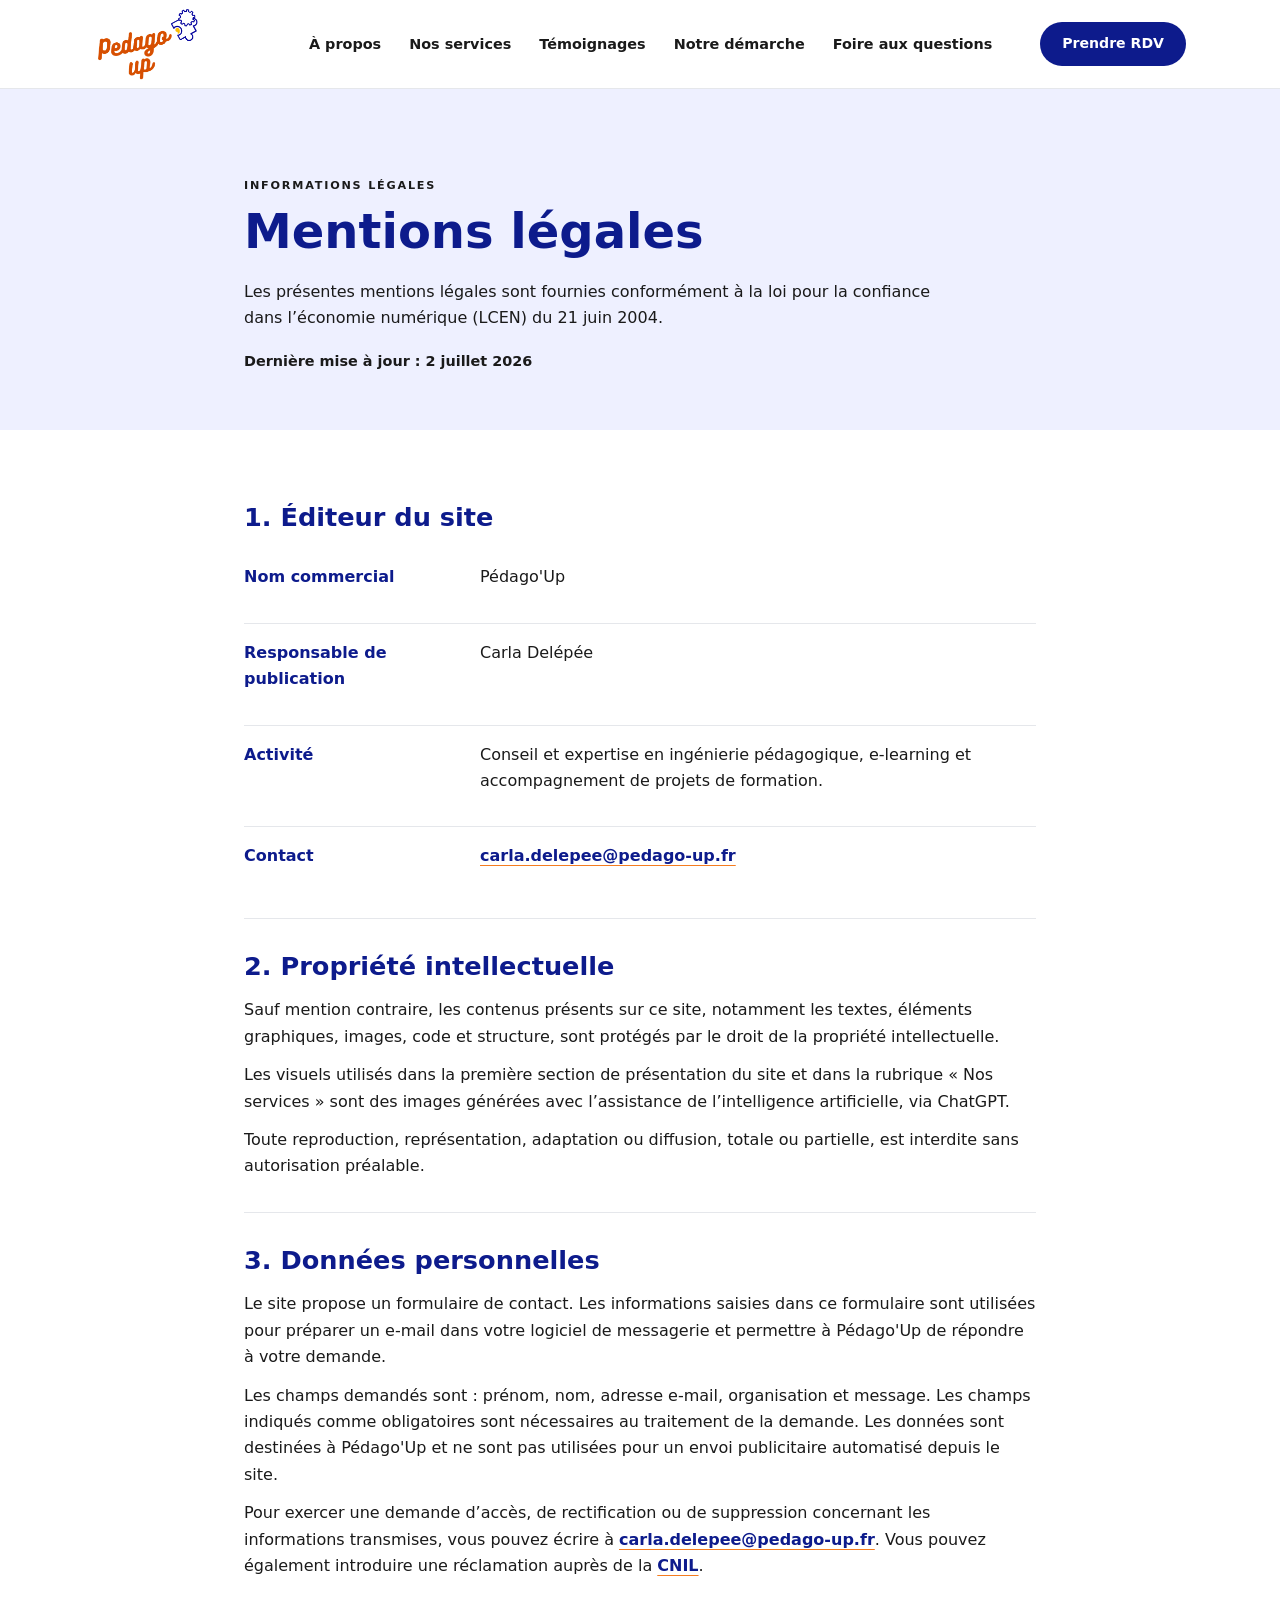
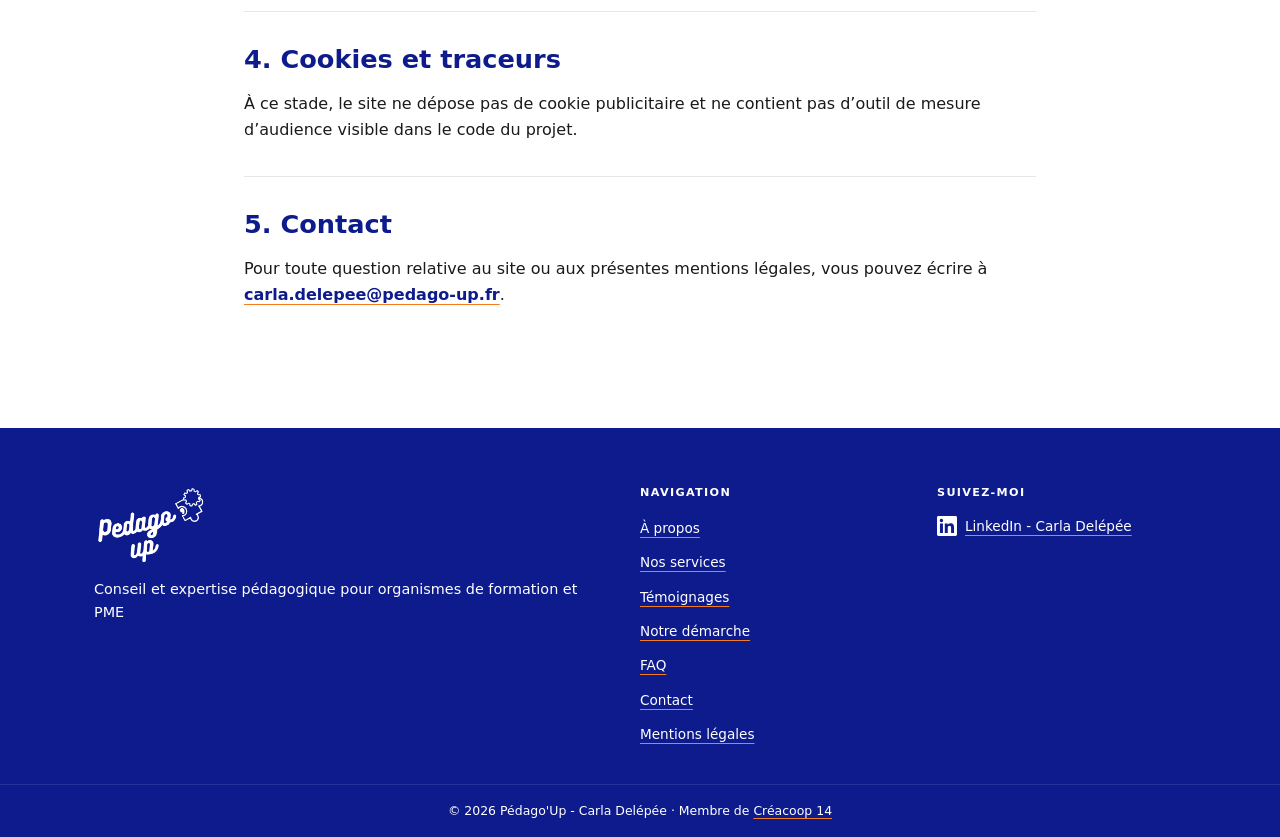
==== commit ef001ebf: "Improve: "Mentions-legales"" ====
--- a/mentions-legales.html
+++ b/mentions-legales.html
@@ -71,6 +71,7 @@
 					<section class="legal-section" aria-labelledby="legal-property">
 						<h2 id="legal-property">2. Propriété intellectuelle</h2>
 						<p>Sauf mention contraire, les contenus présents sur ce site, notamment les textes, éléments graphiques, images, code et structure, sont protégés par le droit de la propriété intellectuelle.</p>
+						<p>Les visuels utilisés dans la première section de présentation du site et dans la rubrique « Nos services » sont des images générées avec l’assistance de l’intelligence artificielle, via ChatGPT.</p>
 						<p>Toute reproduction, représentation, adaptation ou diffusion, totale ou partielle, est interdite sans autorisation préalable.</p>
 					</section>
 
--- a/css/style.css
+++ b/css/style.css
@@ -1415,10 +1415,48 @@
 }
 
 .footer__nav,
-.footer__social {
+.footer__social,
+.footer__quality,
+.footer__devs {
   display: flex;
   flex-direction: column;
   gap: 8px;
+}
+
+.footer__quality p,
+.footer__devs p {
+  font-size: .85rem;
+  line-height: 1.6;
+  color: #FFFFFF;
+}
+
+.footer__brand .footer__quality {
+  margin-top: 18px;
+}
+
+.footer__devs .footer__nav-title {
+  font-size: .62rem;
+  letter-spacing: .1em;
+}
+
+.footer__devs ul {
+  list-style: none;
+  display: flex;
+  flex-direction: column;
+  gap: 8px;
+}
+
+.footer__devs a {
+  color: #FFFFFF;
+  font-size: .85rem;
+  text-decoration: underline;
+  text-decoration-color: var(--orange);
+  text-underline-offset: 4px;
+  transition: color .18s, text-decoration-color .18s;
+}
+
+.footer__devs a:hover {
+  color: #FFFFFF;
 }
 
 .footer__nav-title {
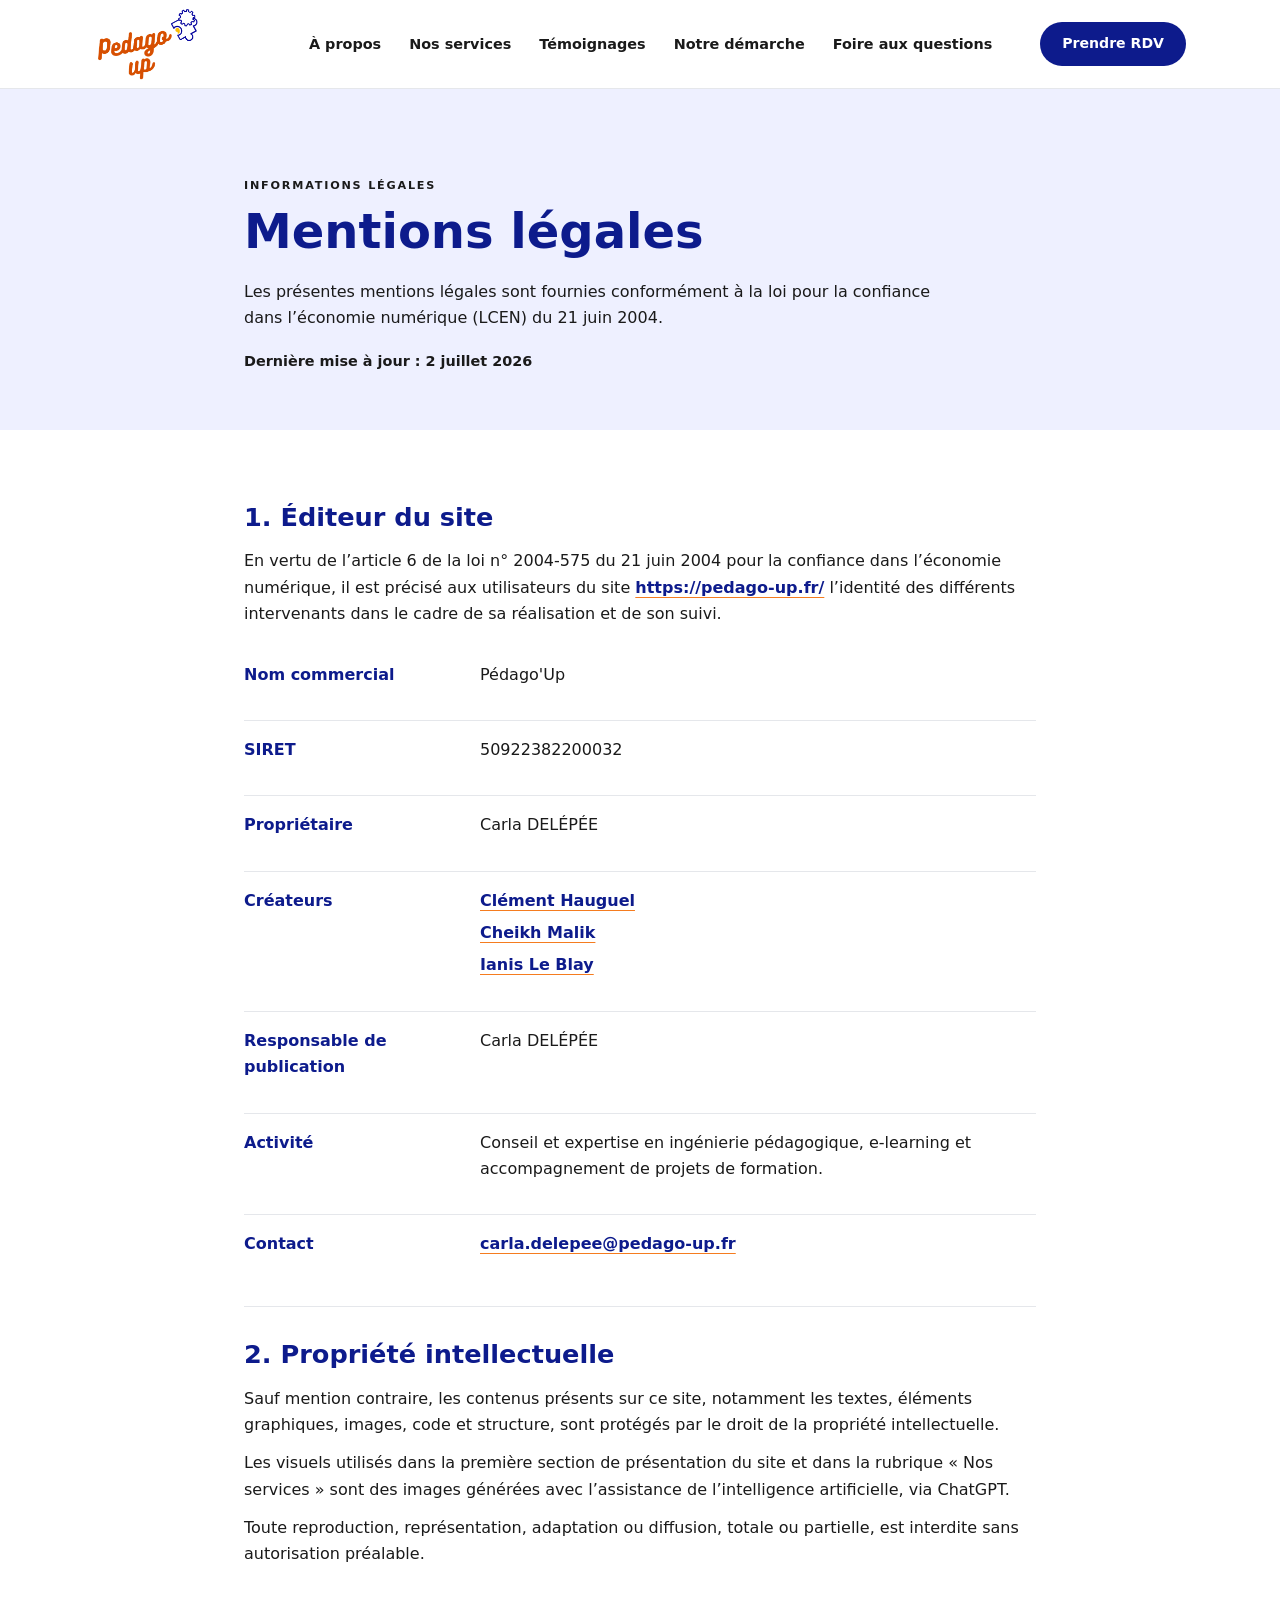
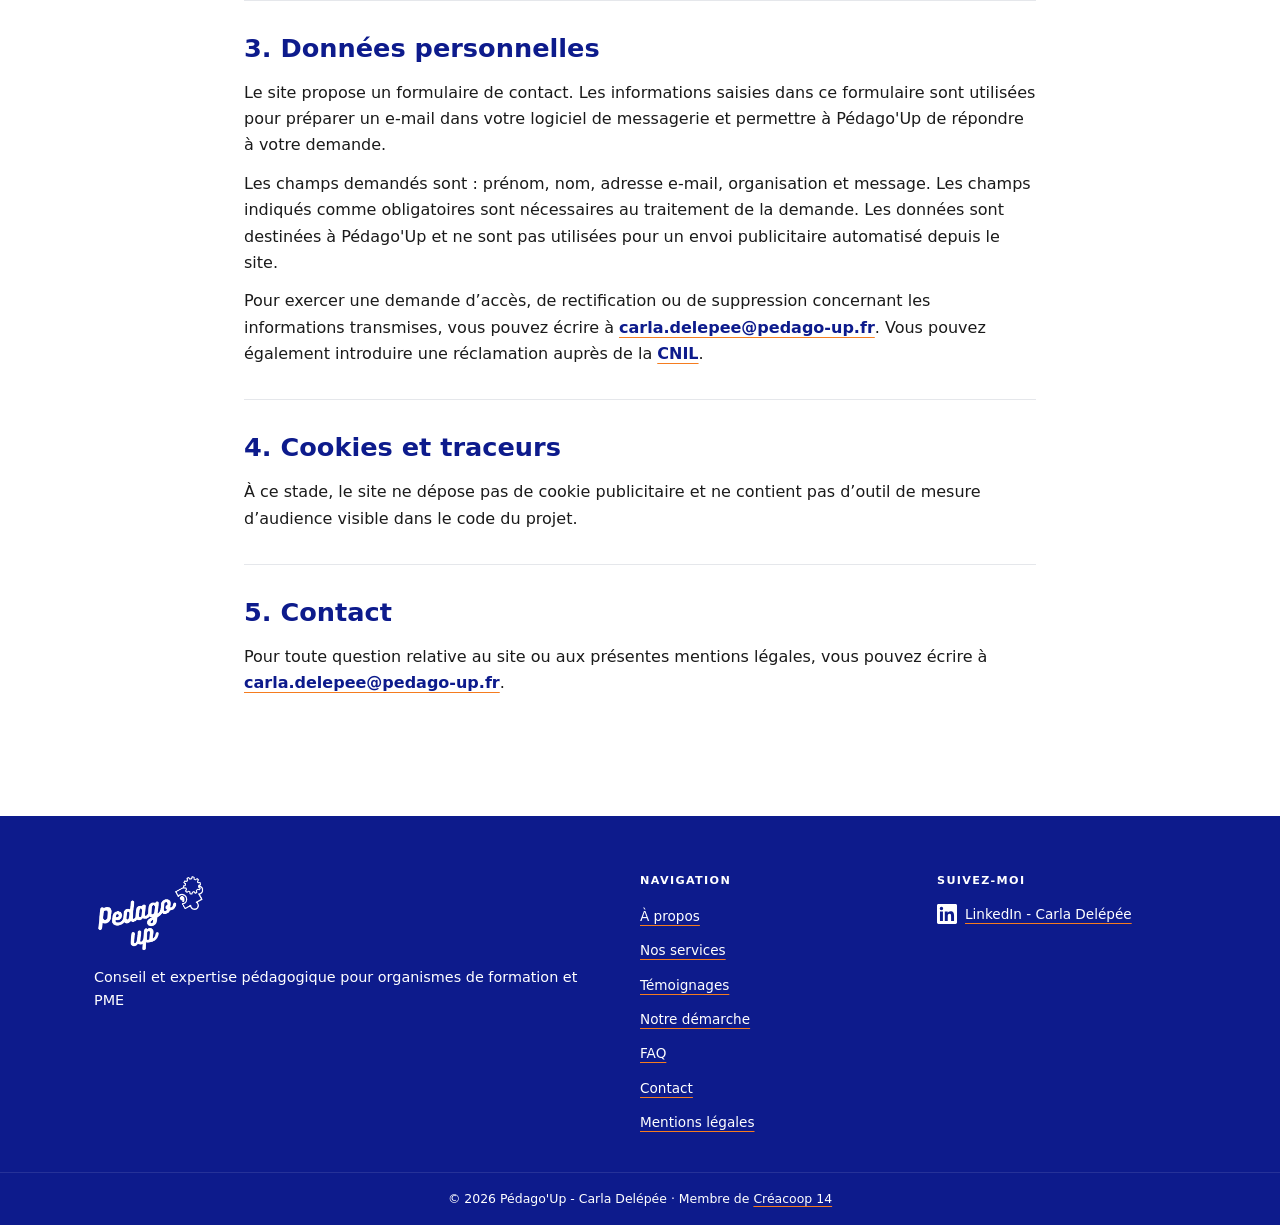
==== commit 50217563: "Refactor: Simplify footer structure and enhance legal mentions" ====
--- a/mentions-legales.html
+++ b/mentions-legales.html
@@ -48,14 +48,33 @@
 				<div class="container legal-content__inner">
 					<section class="legal-section" aria-labelledby="legal-editor">
 						<h2 id="legal-editor">1. Éditeur du site</h2>
+						<p>En vertu de l’article 6 de la loi n° 2004-575 du 21 juin 2004 pour la confiance dans l’économie numérique, il est précisé aux utilisateurs du site <a href="https://pedago-up.fr/">https://pedago-up.fr/</a> l’identité des différents intervenants dans le cadre de sa réalisation et de son suivi.</p>
 						<dl class="legal-list">
 							<div>
 								<dt>Nom commercial</dt>
 								<dd>Pédago'Up</dd>
 							</div>
 							<div>
+								<dt>SIRET</dt>
+								<dd>50922382200032</dd>
+							</div>
+							<div>
+								<dt>Propriétaire</dt>
+								<dd>Carla DELÉPÉE</dd>
+							</div>
+							<div>
+								<dt>Créateurs</dt>
+								<dd>
+									<ul class="legal-inline-list">
+										<li><a href="https://fr.linkedin.com/in/clement-hauguel" target="_blank" rel="noopener noreferrer">Clément Hauguel<span class="sr-only"> (s'ouvre dans un nouvel onglet)</span></a></li>
+										<li><a href="https://fr.linkedin.com/in/malik-cheikh" target="_blank" rel="noopener noreferrer">Cheikh Malik<span class="sr-only"> (s'ouvre dans un nouvel onglet)</span></a></li>
+										<li><a href="https://www.linkedin.com/in/ianis-le-blay/" target="_blank" rel="noopener noreferrer">Ianis Le Blay<span class="sr-only"> (s'ouvre dans un nouvel onglet)</span></a></li>
+									</ul>
+								</dd>
+							</div>
+							<div>
 								<dt>Responsable de publication</dt>
-								<dd>Carla Delépée</dd>
+								<dd>Carla DELÉPÉE</dd>
 							</div>
 							<div>
 								<dt>Activité</dt>
--- a/css/style.css
+++ b/css/style.css
@@ -1416,15 +1416,13 @@
 
 .footer__nav,
 .footer__social,
-.footer__quality,
-.footer__devs {
+.footer__quality {
   display: flex;
   flex-direction: column;
   gap: 8px;
 }
 
-.footer__quality p,
-.footer__devs p {
+.footer__quality p {
   font-size: .85rem;
   line-height: 1.6;
   color: #FFFFFF;
@@ -1432,31 +1430,6 @@
 
 .footer__brand .footer__quality {
   margin-top: 18px;
-}
-
-.footer__devs .footer__nav-title {
-  font-size: .62rem;
-  letter-spacing: .1em;
-}
-
-.footer__devs ul {
-  list-style: none;
-  display: flex;
-  flex-direction: column;
-  gap: 8px;
-}
-
-.footer__devs a {
-  color: #FFFFFF;
-  font-size: .85rem;
-  text-decoration: underline;
-  text-decoration-color: var(--orange);
-  text-underline-offset: 4px;
-  transition: color .18s, text-decoration-color .18s;
-}
-
-.footer__devs a:hover {
-  color: #FFFFFF;
 }
 
 .footer__nav-title {
@@ -1581,6 +1554,7 @@
 .legal-list {
   display: grid;
   gap: 16px;
+  margin-top: 18px;
 }
 
 .legal-list div {
@@ -1602,6 +1576,11 @@
 
 .legal-list dd {
   color: var(--text);
+}
+
+.legal-inline-list {
+  display: grid;
+  gap: 6px;
 }
 
 /* ══════════════════════════════════════ RESPONSIVE ══════════ */
